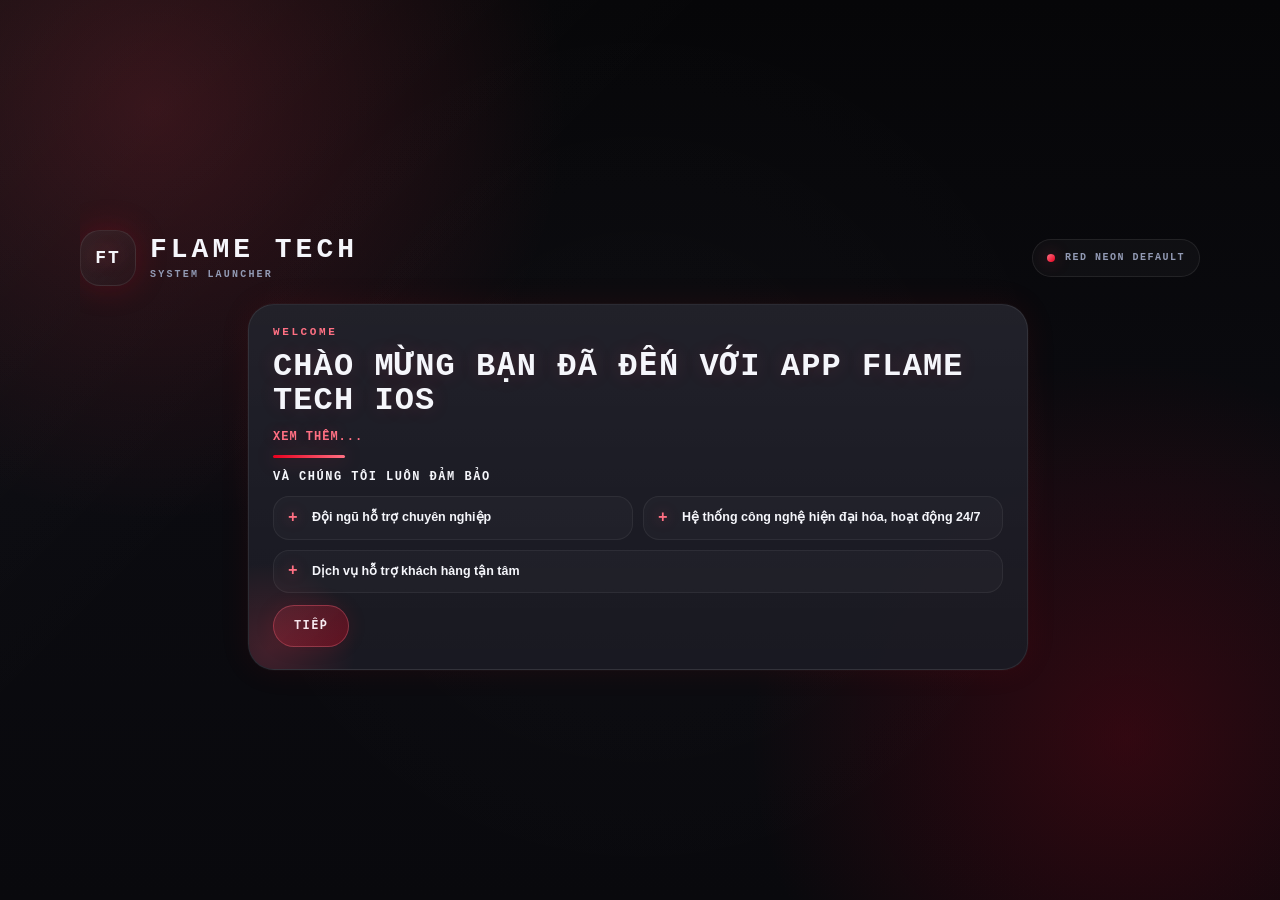
==== index.html @ ec1bf0ab "Add files via upload" ====
<!DOCTYPE html>
<html lang="vi">
<head>
<meta charset="UTF-8">
<meta name="viewport" content="width=device-width, initial-scale=1, minimum-scale=1, maximum-scale=1, user-scalable=no, viewport-fit=cover">
<script>
(() => {
  const root = document.documentElement;
  let rafId = 0;
  let viewportKey = '';
  let maxSeenHeight = 0;
  let maxSeenWidth = 0;

  const syncViewport = () => {
    const vv = window.visualViewport;
    const innerHeight = Math.max(0, Math.round(window.innerHeight || 0));
    const clientHeight = Math.max(0, Math.round(root.clientHeight || 0));
    const outerHeight = Math.max(0, Math.round(window.outerHeight || 0));
    const vvHeight = Math.max(0, Math.round(vv ? vv.height + (vv.offsetTop || 0) : 0));
    const innerWidth = Math.max(0, Math.round(window.innerWidth || 0));
    const clientWidth = Math.max(0, Math.round(root.clientWidth || 0));
    const outerWidth = Math.max(0, Math.round(window.outerWidth || 0));
    const vvWidth = Math.max(0, Math.round(vv ? vv.width + (vv.offsetLeft || 0) : 0));
    const nextKey = `${Math.round(screen.width || 0)}x${Math.round(screen.height || 0)}:${Math.round(window.orientation || 0)}`;

    if (nextKey !== viewportKey) {
      viewportKey = nextKey;
      maxSeenHeight = 0;
      maxSeenWidth = 0;
    }

    maxSeenHeight = Math.max(maxSeenHeight, innerHeight, clientHeight, outerHeight, vvHeight);
    maxSeenWidth = Math.max(maxSeenWidth, innerWidth, clientWidth, outerWidth, vvWidth);

    const height = maxSeenHeight || innerHeight || clientHeight || vvHeight;
    const width = maxSeenWidth || innerWidth || clientWidth || vvWidth;
    root.style.setProperty('--ft-app-height', `${height}px`);
    root.style.setProperty('--ft-app-width', `${width}px`);
  };

  const queueViewportSync = () => {
    cancelAnimationFrame(rafId);
    rafId = requestAnimationFrame(() => {
      syncViewport();
      setTimeout(syncViewport, 80);
    });
  };

  syncViewport();
  setTimeout(queueViewportSync, 120);
  setTimeout(queueViewportSync, 320);
  window.addEventListener('load', queueViewportSync, { passive: true });
  window.addEventListener('resize', queueViewportSync, { passive: true });
  window.addEventListener('pageshow', queueViewportSync, { passive: true });
  window.addEventListener('orientationchange', () => setTimeout(queueViewportSync, 120), { passive: true });
  document.addEventListener('visibilitychange', () => {
    if (!document.hidden) queueViewportSync();
  });

  if (window.visualViewport) {
    window.visualViewport.addEventListener('resize', queueViewportSync, { passive: true });
    window.visualViewport.addEventListener('scroll', queueViewportSync, { passive: true });
  }
})();
</script>
<title>FLAME TECH Hub</title>
<link rel="stylesheet" href="./styles.css">
<script src="./script.js" defer></script>
</head>
<body>
<main>
  <div class="hub">
    <section class="frame">
      <div class="topbar">
        <div class="brand">
          <div class="brand-mark">
            <span class="brand-mark-mark" aria-hidden="true">FT</span>
          </div>
          <div>
            <div class="brand-title">FLAME TECH</div>
            <div class="brand-sub">System Launcher</div>
          </div>
        </div>
        <div class="status">Red Neon Default</div>
      </div>
      <div class="deck" data-stage="intro">
        <section class="intro-card" data-expanded="false">
          <div class="intro-kicker">WELCOME</div>
          <h1 class="intro-title">CHÀO MỪNG BẠN ĐÃ ĐẾN VỚI APP FLAME TECH IOS</h1>
          <button class="intro-more-toggle" type="button" aria-expanded="false">Xem thêm...</button>
          <div class="intro-more" hidden>
            <p class="intro-copy">
              Flame Tech tự hào là một ứng dụng đã được bạn tin tưởng để sử dụng trong việc tối ưu hóa thiết bị, hỗ trợ kéo tâm.
              Bên cạnh đó, App Flame Tech còn được chúng tôi tích hợp thêm công nghệ A.I vào giúp việc chạy code tối ưu, hỗ trợ
              và vận hành trở nên linh hoạt, ổn định hơn.
            </p>
            <p class="intro-copy intro-copy-extra">
              Với kinh nghiệm nhiều năm trong lĩnh vực Apple Development App IOS, chúng tôi hiểu rõ cách thức hoạt động của iPhone,
              nhu cầu sử dụng app của người dùng và luôn cố gắng mang đến những trải nghiệm tốt nhất cho người tiêu dùng.
            </p>
          </div>
          <div class="intro-divider"></div>
          <div class="intro-guarantee-title">VÀ CHÚNG TÔI LUÔN ĐẢM BẢO</div>
          <div class="intro-points">
            <div class="intro-point">Đội ngũ hỗ trợ chuyên nghiệp</div>
            <div class="intro-point">Hệ thống công nghệ hiện đại hóa, hoạt động 24/7</div>
            <div class="intro-point">Dịch vụ hỗ trợ khách hàng tận tâm</div>
          </div>
          <button class="intro-next-btn" type="button">Tiếp</button>
        </section>
        <section class="launch-panel" hidden>
          <div class="launch-panel-kicker">ACCESS</div>
          <div class="launch-panel-title">Chọn Phiên Bản</div>
          <div class="launch-panel-copy">Truy cập nhanh vào hệ thống Flame Tech phù hợp với nhu cầu sử dụng của bạn.</div>
          <section class="launch">
            <button class="launch-card" type="button" data-target="VIP/index.html">
              <div>
                <div class="launch-top">
                  <div class="launch-index">01</div>
                </div>
                <div class="launch-label">PREMIUM</div>
                <div class="launch-line"></div>
              </div>
              <div class="launch-action">
                <span>Launch</span>
                <svg viewBox="0 0 16 16" fill="none">
                  <path d="M3 8H13" stroke="#ff7083" stroke-width="1.6" stroke-linecap="round"/>
                  <path d="M8 3L13 8L8 13" stroke="#ff7083" stroke-width="1.6" stroke-linecap="round" stroke-linejoin="round"/>
                </svg>
              </div>
            </button>
            <button class="launch-card" type="button" data-target="FREE/index.html">
              <div>
                <div class="launch-top">
                  <div class="launch-index">02</div>
                </div>
                <div class="launch-label">FREE</div>
                <div class="launch-line"></div>
              </div>
              <div class="launch-action">
                <span>Launch</span>
                <svg viewBox="0 0 16 16" fill="none">
                  <path d="M3 8H13" stroke="#ff7083" stroke-width="1.6" stroke-linecap="round"/>
                  <path d="M8 3L13 8L8 13" stroke="#ff7083" stroke-width="1.6" stroke-linecap="round" stroke-linejoin="round"/>
                </svg>
              </div>
            </button>
          </section>
          <button class="launch-back-btn" type="button">Quay lại</button>
        </section>
      </div>
    </section>
  </div>
</main>
</body>
</html>
---- styles.css ----
:root {
  --bg: #060608;
  --bg-2: #0b0b10;
  --panel: rgba(16,16,24,0.88);
  --panel-2: rgba(22,22,32,0.96);
  --line: rgba(255,255,255,0.08);
  --line-strong: rgba(255,255,255,0.14);
  --text: #f5f6fb;
  --muted: #929ab4;
  --red: #e8001e;
  --red-2: #ff3d55;
  --red-3: #ff7083;
  --glow: rgba(232,0,30,0.22);
  --glow-2: rgba(255,61,85,0.4);
  --shadow: 0 34px 90px rgba(0,0,0,0.52);
  --ft-app-height: 100svh;
  --ft-app-width: 100vw;
}

* {
  box-sizing: border-box;
  -webkit-tap-highlight-color: transparent;
}

html,
body {
  margin: 0;
  width: 100%;
  height: var(--ft-app-height, 100svh);
  min-height: var(--ft-app-height, 100svh);
  color: var(--text);
  font-family: "Trebuchet MS", "Segoe UI", sans-serif;
  -webkit-text-size-adjust: 100%;
  text-size-adjust: 100%;
  touch-action: manipulation;
  -webkit-user-select: none;
  user-select: none;
  -webkit-touch-callout: none;
  overflow: hidden;
  overscroll-behavior: none;
  background:
    radial-gradient(circle at 12% 12%, rgba(255,61,85,0.18), transparent 30%),
    radial-gradient(circle at 88% 82%, rgba(232,0,30,0.18), transparent 28%),
    linear-gradient(180deg, var(--bg) 0%, var(--bg-2) 54%, #09090d 100%);
}

body {
  position: fixed;
  inset: 0;
}

button,
a {
  touch-action: manipulation;
  -webkit-user-drag: none;
}

body * {
  -webkit-user-select: none;
  user-select: none;
  -webkit-touch-callout: none;
}

body::before {
  content: "";
  position: fixed;
  inset: 0;
  background:
    linear-gradient(135deg, rgba(255,255,255,0.03), transparent 34%),
    radial-gradient(circle at center, rgba(255,255,255,0.02), transparent 58%);
  pointer-events: none;
}

main {
  width: 100%;
  height: var(--ft-app-height, 100svh);
  min-height: var(--ft-app-height, 100svh);
  display: grid;
  place-items: center;
  padding:
    calc(18px + env(safe-area-inset-top, 0px))
    calc(18px + env(safe-area-inset-right, 0px))
    calc(18px + env(safe-area-inset-bottom, 0px))
    calc(18px + env(safe-area-inset-left, 0px));
  overflow: hidden;
}

.hub {
  width: min(100%, 1120px);
  height: 100%;
  display: flex;
  align-items: stretch;
}

.frame {
  width: 100%;
  height: 100%;
  max-height: 100%;
  position: relative;
  overflow: hidden;
  border-radius: 0;
  border: 0;
  background: transparent;
  backdrop-filter: none;
  -webkit-backdrop-filter: none;
  box-shadow: none;
  padding: 0;
  display: flex;
  flex-direction: column;
  gap: 18px;
  min-height: 0;
  justify-content: center;
}

.frame::before {
  content: none;
}

.frame::after {
  content: none;
}

.topbar {
  position: relative;
  z-index: 1;
  display: flex;
  align-items: center;
  justify-content: space-between;
  gap: 16px;
  flex-shrink: 0;
}

.brand {
  display: inline-flex;
  align-items: center;
  gap: 14px;
}

.brand-mark {
  width: 56px;
  height: 56px;
  border-radius: 20px;
  display: grid;
  place-items: center;
  overflow: hidden;
  border: 1px solid rgba(255,255,255,0.08);
  background: linear-gradient(135deg, rgba(255,255,255,0.06), rgba(255,255,255,0.015));
  box-shadow: 0 0 32px var(--glow);
}

.brand-mark-mark {
  font: 700 18px/1 "Courier New", monospace;
  letter-spacing: 2px;
  color: var(--text);
  text-shadow: 0 0 18px var(--glow-2);
}

.brand-title {
  font: 700 28px/1 "Courier New", monospace;
  letter-spacing: 4px;
}

.brand-sub {
  margin-top: 6px;
  color: var(--muted);
  font: 600 10px/1 "Courier New", monospace;
  letter-spacing: 2.2px;
  text-transform: uppercase;
}

.status {
  min-height: 38px;
  padding: 0 14px;
  border-radius: 999px;
  display: inline-flex;
  align-items: center;
  gap: 10px;
  border: 1px solid var(--line);
  background: rgba(255,255,255,0.03);
  color: var(--muted);
  font: 600 10px/1 "Courier New", monospace;
  letter-spacing: 1.5px;
  text-transform: uppercase;
}

.status::before {
  content: "";
  width: 8px;
  height: 8px;
  border-radius: 999px;
  background: linear-gradient(135deg, var(--red-3), var(--red));
  box-shadow: 0 0 16px var(--glow-2);
}

.deck {
  position: relative;
  z-index: 1;
  flex: none;
  min-height: auto;
  display: grid;
  grid-template-columns: minmax(0, 780px);
  gap: 16px;
  align-items: stretch;
  justify-content: center;
  overflow: visible;
  padding-right: 4px;
}

.deck[data-stage="access"] {
  grid-template-columns: minmax(0, 360px);
}

.deck::-webkit-scrollbar {
  width: 6px;
}

.deck::-webkit-scrollbar-thumb {
  border-radius: 999px;
  background: rgba(255, 255, 255, 0.12);
}

.intro-card,
.launch-panel {
  position: relative;
  overflow: hidden;
  border-radius: 26px;
  border: 1px solid var(--line);
  background:
    linear-gradient(180deg, rgba(255,255,255,0.05), rgba(255,255,255,0.015)),
    var(--panel-2);
  box-shadow: 0 0 0 1px rgba(255,255,255,0.02), 0 0 32px rgba(232,0,30,0.08);
}

.intro-card[hidden],
.launch-panel[hidden] {
  display: none !important;
}

.intro-card::before,
.launch-panel::before {
  content: "";
  position: absolute;
  inset: auto auto -70px -70px;
  width: 180px;
  height: 180px;
  border-radius: 50%;
  background: radial-gradient(circle, rgba(255,61,85,0.18), transparent 68%);
  pointer-events: none;
}

.intro-card {
  padding: 22px 24px;
  display: flex;
  flex-direction: column;
  gap: 12px;
}

.intro-kicker,
.launch-panel-kicker {
  color: var(--red-3);
  font: 700 11px/1 "Courier New", monospace;
  letter-spacing: 2.6px;
  text-transform: uppercase;
}

.intro-title {
  margin: 0;
  max-width: none;
  font: 700 clamp(22px, 2.6vw, 32px)/1.08 "Courier New", monospace;
  letter-spacing: 1.1px;
  text-transform: uppercase;
  text-shadow: 0 0 20px rgba(255, 61, 85, 0.16);
}

.intro-copy {
  margin: 0;
  max-width: 78ch;
  color: rgba(245, 246, 251, 0.88);
  font: 400 13px/1.62 "Segoe UI", sans-serif;
}

.intro-more {
  display: grid;
  gap: 10px;
}

.intro-more[hidden] {
  display: none !important;
}

.intro-copy-extra {
  margin-top: -2px;
}

.intro-more-toggle {
  align-self: flex-start;
  padding: 0;
  border: 0;
  background: none;
  color: var(--red-3);
  font: 700 12px/1 "Courier New", monospace;
  letter-spacing: 1px;
  cursor: pointer;
  text-transform: uppercase;
  text-shadow: 0 0 14px rgba(255, 61, 85, 0.22);
}

.intro-more-toggle:hover {
  color: #ff95a4;
}

.intro-divider {
  width: 72px;
  height: 3px;
  border-radius: 999px;
  background: linear-gradient(90deg, var(--red), var(--red-3));
  box-shadow: 0 0 20px var(--glow-2);
}

.intro-guarantee-title {
  color: var(--text);
  font: 700 12px/1.2 "Courier New", monospace;
  letter-spacing: 1.5px;
  text-transform: uppercase;
}

.intro-points {
  display: grid;
  grid-template-columns: repeat(2, minmax(0, 1fr));
  gap: 10px;
}

.intro-point {
  position: relative;
  padding: 12px 14px 12px 38px;
  border-radius: 16px;
  border: 1px solid rgba(255,255,255,0.06);
  background: rgba(255,255,255,0.025);
  color: var(--text);
  font: 600 12.5px/1.4 "Segoe UI", sans-serif;
}

.intro-point:last-child {
  grid-column: 1 / -1;
}

.intro-point::before {
  content: "+";
  position: absolute;
  left: 14px;
  top: 50%;
  transform: translateY(-50%);
  color: var(--red-3);
  font: 700 16px/1 "Courier New", monospace;
  text-shadow: 0 0 14px var(--glow-2);
}

.intro-next-btn {
  align-self: flex-start;
  min-height: 42px;
  padding: 0 20px;
  border-radius: 999px;
  border: 1px solid rgba(255, 112, 131, 0.34);
  background: linear-gradient(135deg, rgba(255, 61, 85, 0.18), rgba(232, 0, 30, 0.32));
  color: var(--text);
  font: 700 12px/1 "Courier New", monospace;
  letter-spacing: 1.4px;
  text-transform: uppercase;
  cursor: pointer;
  box-shadow: 0 0 20px rgba(232, 0, 30, 0.12);
  transition: transform 0.2s ease, border-color 0.2s ease, box-shadow 0.2s ease;
}

.intro-next-btn:hover {
  transform: translateY(-1px);
  border-color: rgba(255, 112, 131, 0.52);
  box-shadow: 0 0 26px rgba(232, 0, 30, 0.18);
}

.launch-panel {
  padding: 18px;
  display: flex;
  flex-direction: column;
  gap: 10px;
}

.launch-panel-title {
  font: 700 20px/1.05 "Courier New", monospace;
  letter-spacing: 1px;
  text-transform: uppercase;
}

.launch-panel-copy {
  color: var(--muted);
  font: 400 12px/1.45 "Segoe UI", sans-serif;
}

.launch-back-btn {
  align-self: flex-start;
  min-height: 42px;
  padding: 0 20px;
  border-radius: 999px;
  border: 1px solid rgba(255, 112, 131, 0.34);
  background: linear-gradient(135deg, rgba(255, 61, 85, 0.18), rgba(232, 0, 30, 0.32));
  color: var(--text);
  font: 700 12px/1 "Courier New", monospace;
  letter-spacing: 1.4px;
  text-transform: uppercase;
  cursor: pointer;
  box-shadow: 0 0 20px rgba(232, 0, 30, 0.12);
  transition: transform 0.2s ease, border-color 0.2s ease, box-shadow 0.2s ease;
}

.launch-back-btn:hover {
  transform: translateY(-1px);
  border-color: rgba(255, 112, 131, 0.34);
  box-shadow: 0 0 26px rgba(232, 0, 30, 0.18);
}

.launch {
  display: grid;
  width: 100%;
  gap: 12px;
  margin-top: 4px;
}

.launch-card {
  position: relative;
  overflow: hidden;
  min-height: 156px;
  border-radius: 22px;
  border: 1px solid var(--line);
  background:
    linear-gradient(180deg, rgba(255,255,255,0.05), rgba(255,255,255,0.015)),
    var(--panel-2);
  padding: 16px 18px;
  display: flex;
  flex-direction: column;
  justify-content: space-between;
  cursor: pointer;
  transition: transform .24s ease, border-color .24s ease, box-shadow .24s ease;
}

.launch-card > div:first-child {
  position: relative;
  z-index: 1;
}

.launch-card:hover {
  transform: translateY(-4px);
  border-color: var(--line-strong);
  box-shadow: 0 0 0 1px rgba(255,255,255,0.03), 0 0 32px var(--glow);
}

.launch-card::before {
  content: "";
  position: absolute;
  right: -28px;
  bottom: -28px;
  width: 132px;
  height: 132px;
  border-radius: 50%;
  background: radial-gradient(circle, rgba(255,61,85,0.2), transparent 70%);
  pointer-events: none;
}

.launch-top {
  display: flex;
  align-items: center;
  gap: 10px;
}

.launch-index {
  color: var(--muted);
  font: 700 10px/1 "Courier New", monospace;
  letter-spacing: 1.7px;
  text-transform: uppercase;
}

.launch-label {
  margin-top: 10px;
  font: 700 22px/1 "Courier New", monospace;
  letter-spacing: 1.1px;
  text-transform: uppercase;
}

.launch-line {
  width: 54px;
  height: 3px;
  margin-top: 12px;
  border-radius: 999px;
  background: linear-gradient(90deg, var(--red), var(--red-3));
  box-shadow: 0 0 20px var(--glow-2);
}

.launch-action {
  display: inline-flex;
  align-items: center;
  gap: 8px;
  color: var(--muted);
  font: 600 11px/1 "Courier New", monospace;
  letter-spacing: 1.2px;
  text-transform: uppercase;
}

.launch-action svg {
  width: 16px;
  height: 16px;
  display: block;
  flex-shrink: 0;
}

@media (max-width: 960px) {
  .deck {
    grid-template-columns: 1fr;
  }

  .deck[data-stage="access"] {
    grid-template-columns: 1fr;
  }

  .launch {
    grid-template-columns: repeat(2, minmax(0, 1fr));
    width: 100%;
  }
}

@media (max-width: 640px) {
  main {
    padding:
      calc(14px + env(safe-area-inset-top, 0px))
      calc(14px + env(safe-area-inset-right, 0px))
      calc(14px + env(safe-area-inset-bottom, 0px))
      calc(14px + env(safe-area-inset-left, 0px));
  }

  .frame {
    padding: 0;
    border-radius: 0;
  }

  .topbar {
    justify-content: center;
  }

  .status {
    display: none;
  }

  .brand {
    text-align: center;
    flex-direction: column;
  }

  .brand-title {
    font-size: 25px;
    letter-spacing: 4px;
  }

  .deck {
    gap: 14px;
    padding-right: 0;
  }

  .intro-card,
  .launch-panel {
    border-radius: 24px;
  }

  .intro-card {
    padding: 20px 18px;
    gap: 14px;
  }

  .intro-title {
    max-width: none;
    font-size: 22px;
    letter-spacing: 1px;
  }

  .intro-copy {
    font-size: 13px;
    line-height: 1.7;
  }

  .intro-more-toggle {
    font-size: 11px;
  }

  .intro-next-btn {
    min-height: 38px;
    padding: 0 16px;
    font-size: 11px;
    letter-spacing: 1.1px;
  }

  .intro-guarantee-title {
    font-size: 12px;
  }

  .intro-point {
    padding: 13px 14px 13px 38px;
    font-size: 13px;
  }

  .intro-points {
    grid-template-columns: 1fr;
  }

  .intro-point:last-child {
    grid-column: auto;
  }

  .intro-point::before {
    left: 14px;
  }

  .launch-panel {
    padding: 18px;
  }

  .launch {
    grid-template-columns: 1fr;
  }

  .launch-card {
    min-height: 118px;
    padding: 16px 18px;
    border-radius: 24px;
    flex-direction: row;
    align-items: center;
    gap: 16px;
  }

  .launch-card > div:first-child {
    flex: 1;
  }

  .launch-top {
    margin-bottom: 8px;
  }

  .launch-label {
    margin-top: 0;
    font-size: 22px;
    letter-spacing: 1px;
  }

  .launch-line {
    width: 54px;
    margin-top: 12px;
  }

  .launch-action {
    margin-top: 0;
    font-size: 11px;
    letter-spacing: 1.1px;
  }
}

@media (max-width: 420px) {
  main {
    padding:
      calc(12px + env(safe-area-inset-top, 0px))
      calc(12px + env(safe-area-inset-right, 0px))
      calc(12px + env(safe-area-inset-bottom, 0px))
      calc(12px + env(safe-area-inset-left, 0px));
  }

  .frame {
    padding: 0;
  }

  .deck {
    gap: 12px;
  }

  .intro-card,
  .launch-panel {
    border-radius: 22px;
  }

  .launch-card {
    min-height: 108px;
    padding: 14px 16px;
    gap: 12px;
  }

  .launch-label {
    font-size: 20px;
  }

  .launch-action {
    font-size: 10px;
  }
}

@media (pointer: coarse) and (max-width: 820px) {
  html,
  body {
    height: auto;
    min-height: var(--ft-app-height, 100svh);
  }

  body {
    position: relative;
    overflow-x: hidden;
    overflow-y: auto;
  }

  main {
    display: block;
    height: auto;
    min-height: var(--ft-app-height, 100svh);
    overflow: visible;
    padding:
      12px
      calc(12px + env(safe-area-inset-right, 0px))
      8px
      calc(12px + env(safe-area-inset-left, 0px));
  }

  .hub {
    height: auto;
    min-height: 100%;
    align-items: stretch;
  }

  .frame {
    min-height: 100%;
    height: auto;
    max-height: none;
    display: flex;
    flex-direction: column;
    padding: 0;
    overflow: visible;
  }

  .topbar {
    margin-top: calc(env(safe-area-inset-top, 0px) + 16px);
  }

  .deck {
    flex: none;
    min-height: auto;
    grid-template-columns: 1fr;
    align-content: start;
    padding-right: 0;
    overflow: visible;
  }
}

@media (pointer: coarse) and (max-width: 420px) {
  main {
    padding:
      8px
      calc(10px + env(safe-area-inset-right, 0px))
      6px
      calc(10px + env(safe-area-inset-left, 0px));
  }

  .frame {
    padding: 0;
  }

  .topbar {
    margin-top: calc(env(safe-area-inset-top, 0px) + 10px);
  }
}
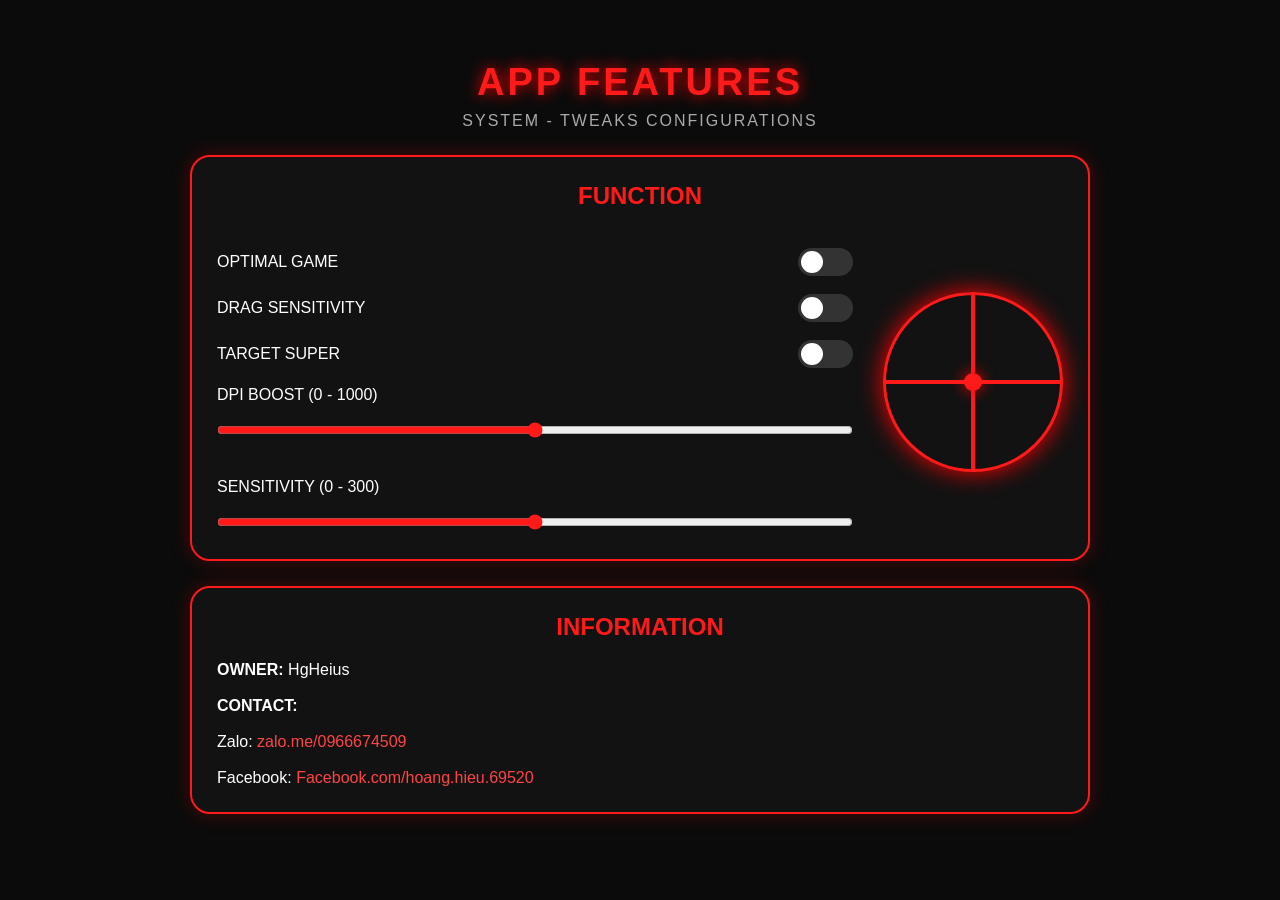
==== commit ae43af7b: "Revise index.html for improved layout and styles Updated HTML structure, including viewport settings" ====
--- a/index.html
+++ b/index.html
@@ -1,156 +1,271 @@
 <!DOCTYPE html>
-<html lang="vi">
+<html lang="en">
 <head>
 <meta charset="UTF-8">
-<meta name="viewport" content="width=device-width, initial-scale=1, minimum-scale=1, maximum-scale=1, user-scalable=no, viewport-fit=cover">
-<script>
-(() => {
-  const root = document.documentElement;
-  let rafId = 0;
-  let viewportKey = '';
-  let maxSeenHeight = 0;
-  let maxSeenWidth = 0;
-
-  const syncViewport = () => {
-    const vv = window.visualViewport;
-    const innerHeight = Math.max(0, Math.round(window.innerHeight || 0));
-    const clientHeight = Math.max(0, Math.round(root.clientHeight || 0));
-    const outerHeight = Math.max(0, Math.round(window.outerHeight || 0));
-    const vvHeight = Math.max(0, Math.round(vv ? vv.height + (vv.offsetTop || 0) : 0));
-    const innerWidth = Math.max(0, Math.round(window.innerWidth || 0));
-    const clientWidth = Math.max(0, Math.round(root.clientWidth || 0));
-    const outerWidth = Math.max(0, Math.round(window.outerWidth || 0));
-    const vvWidth = Math.max(0, Math.round(vv ? vv.width + (vv.offsetLeft || 0) : 0));
-    const nextKey = `${Math.round(screen.width || 0)}x${Math.round(screen.height || 0)}:${Math.round(window.orientation || 0)}`;
-
-    if (nextKey !== viewportKey) {
-      viewportKey = nextKey;
-      maxSeenHeight = 0;
-      maxSeenWidth = 0;
-    }
-
-    maxSeenHeight = Math.max(maxSeenHeight, innerHeight, clientHeight, outerHeight, vvHeight);
-    maxSeenWidth = Math.max(maxSeenWidth, innerWidth, clientWidth, outerWidth, vvWidth);
-
-    const height = maxSeenHeight || innerHeight || clientHeight || vvHeight;
-    const width = maxSeenWidth || innerWidth || clientWidth || vvWidth;
-    root.style.setProperty('--ft-app-height', `${height}px`);
-    root.style.setProperty('--ft-app-width', `${width}px`);
-  };
-
-  const queueViewportSync = () => {
-    cancelAnimationFrame(rafId);
-    rafId = requestAnimationFrame(() => {
-      syncViewport();
-      setTimeout(syncViewport, 80);
-    });
-  };
-
-  syncViewport();
-  setTimeout(queueViewportSync, 120);
-  setTimeout(queueViewportSync, 320);
-  window.addEventListener('load', queueViewportSync, { passive: true });
-  window.addEventListener('resize', queueViewportSync, { passive: true });
-  window.addEventListener('pageshow', queueViewportSync, { passive: true });
-  window.addEventListener('orientationchange', () => setTimeout(queueViewportSync, 120), { passive: true });
-  document.addEventListener('visibilitychange', () => {
-    if (!document.hidden) queueViewportSync();
-  });
-
-  if (window.visualViewport) {
-    window.visualViewport.addEventListener('resize', queueViewportSync, { passive: true });
-    window.visualViewport.addEventListener('scroll', queueViewportSync, { passive: true });
-  }
-})();
-</script>
-<title>FLAME TECH Hub</title>
-<link rel="stylesheet" href="./styles.css">
-<script src="./script.js" defer></script>
+<meta name="viewport" content="width=device-width, initial-scale=1.0">
+<title>APP FEATURES</title>
+
+<style>
+*{
+    margin:0;
+    padding:0;
+    box-sizing:border-box;
+    font-family:Arial,sans-serif;
+}
+
+body{
+    background:#0b0b0b;
+    color:#fff;
+    min-height:100vh;
+    display:flex;
+    justify-content:center;
+    align-items:center;
+    padding:20px;
+}
+
+.container{
+    width:100%;
+    max-width:900px;
+}
+
+.header{
+    text-align:center;
+    margin-bottom:25px;
+}
+
+.header h1{
+    color:#ff1a1a;
+    font-size:38px;
+    letter-spacing:3px;
+    text-shadow:0 0 15px #ff0000;
+}
+
+.header p{
+    color:#aaa;
+    margin-top:8px;
+    letter-spacing:2px;
+}
+
+.card{
+    background:#121212;
+    border:2px solid #ff1a1a;
+    border-radius:20px;
+    padding:25px;
+    margin-bottom:25px;
+    box-shadow:0 0 20px rgba(255,0,0,.25);
+}
+
+.section-title{
+    color:#ff1a1a;
+    margin-bottom:20px;
+    text-align:center;
+    font-size:24px;
+}
+
+.function-layout{
+    display:flex;
+    justify-content:space-between;
+    align-items:center;
+    gap:30px;
+    flex-wrap:wrap;
+}
+
+.controls{
+    flex:1;
+}
+
+.logo{
+    width:180px;
+    height:180px;
+    border:3px solid #ff1a1a;
+    border-radius:50%;
+    position:relative;
+    box-shadow:0 0 25px red;
+}
+
+.logo::before,
+.logo::after{
+    content:'';
+    position:absolute;
+    background:#ff1a1a;
+}
+
+.logo::before{
+    width:4px;
+    height:100%;
+    left:50%;
+    transform:translateX(-50%);
+}
+
+.logo::after{
+    height:4px;
+    width:100%;
+    top:50%;
+    transform:translateY(-50%);
+}
+
+.dot{
+    width:18px;
+    height:18px;
+    background:#ff1a1a;
+    border-radius:50%;
+    position:absolute;
+    top:50%;
+    left:50%;
+    transform:translate(-50%,-50%);
+    box-shadow:0 0 15px red;
+}
+
+.item{
+    display:flex;
+    justify-content:space-between;
+    align-items:center;
+    margin:18px 0;
+}
+
+.switch{
+    position:relative;
+    width:55px;
+    height:28px;
+}
+
+.switch input{
+    display:none;
+}
+
+.slider-toggle{
+    position:absolute;
+    cursor:pointer;
+    inset:0;
+    background:#333;
+    border-radius:50px;
+    transition:.3s;
+}
+
+.slider-toggle:before{
+    content:"";
+    position:absolute;
+    width:22px;
+    height:22px;
+    left:3px;
+    top:3px;
+    background:white;
+    border-radius:50%;
+    transition:.3s;
+}
+
+input:checked + .slider-toggle{
+    background:#ff1a1a;
+}
+
+input:checked + .slider-toggle:before{
+    transform:translateX(27px);
+}
+
+.range{
+    width:100%;
+    accent-color:#ff1a1a;
+}
+
+.contact a{
+    color:#ff4444;
+    text-decoration:none;
+}
+
+.contact a:hover{
+    text-decoration:underline;
+}
+</style>
 </head>
+
 <body>
-<main>
-  <div class="hub">
-    <section class="frame">
-      <div class="topbar">
-        <div class="brand">
-          <div class="brand-mark">
-            <span class="brand-mark-mark" aria-hidden="true">FT</span>
-          </div>
-          <div>
-            <div class="brand-title">FLAME TECH</div>
-            <div class="brand-sub">System Launcher</div>
-          </div>
+
+<div class="container">
+
+    <div class="header">
+        <h1>APP FEATURES</h1>
+        <p>SYSTEM - TWEAKS CONFIGURATIONS</p>
+    </div>
+
+    <!-- FUNCTION -->
+    <div class="card">
+        <h2 class="section-title">FUNCTION</h2>
+
+        <div class="function-layout">
+
+            <div class="controls">
+
+                <div class="item">
+                    <span>OPTIMAL GAME</span>
+                    <label class="switch">
+                        <input type="checkbox">
+                        <span class="slider-toggle"></span>
+                    </label>
+                </div>
+
+                <div class="item">
+                    <span>DRAG SENSITIVITY</span>
+                    <label class="switch">
+                        <input type="checkbox">
+                        <span class="slider-toggle"></span>
+                    </label>
+                </div>
+
+                <div class="item">
+                    <span>TARGET SUPER</span>
+                    <label class="switch">
+                        <input type="checkbox">
+                        <span class="slider-toggle"></span>
+                    </label>
+                </div>
+
+                <div class="item">
+                    <span>DPI BOOST (0 - 1000)</span>
+                </div>
+                <input class="range" type="range" min="0" max="1000" value="500">
+
+                <br><br>
+
+                <div class="item">
+                    <span>SENSITIVITY (0 - 300)</span>
+                </div>
+                <input class="range" type="range" min="0" max="300" value="150">
+
+            </div>
+
+            <div class="logo">
+                <div class="dot"></div>
+            </div>
+
         </div>
-        <div class="status">Red Neon Default</div>
-      </div>
-      <div class="deck" data-stage="intro">
-        <section class="intro-card" data-expanded="false">
-          <div class="intro-kicker">WELCOME</div>
-          <h1 class="intro-title">CHÀO MỪNG BẠN ĐÃ ĐẾN VỚI APP FLAME TECH IOS</h1>
-          <button class="intro-more-toggle" type="button" aria-expanded="false">Xem thêm...</button>
-          <div class="intro-more" hidden>
-            <p class="intro-copy">
-              Flame Tech tự hào là một ứng dụng đã được bạn tin tưởng để sử dụng trong việc tối ưu hóa thiết bị, hỗ trợ kéo tâm.
-              Bên cạnh đó, App Flame Tech còn được chúng tôi tích hợp thêm công nghệ A.I vào giúp việc chạy code tối ưu, hỗ trợ
-              và vận hành trở nên linh hoạt, ổn định hơn.
-            </p>
-            <p class="intro-copy intro-copy-extra">
-              Với kinh nghiệm nhiều năm trong lĩnh vực Apple Development App IOS, chúng tôi hiểu rõ cách thức hoạt động của iPhone,
-              nhu cầu sử dụng app của người dùng và luôn cố gắng mang đến những trải nghiệm tốt nhất cho người tiêu dùng.
-            </p>
-          </div>
-          <div class="intro-divider"></div>
-          <div class="intro-guarantee-title">VÀ CHÚNG TÔI LUÔN ĐẢM BẢO</div>
-          <div class="intro-points">
-            <div class="intro-point">Đội ngũ hỗ trợ chuyên nghiệp</div>
-            <div class="intro-point">Hệ thống công nghệ hiện đại hóa, hoạt động 24/7</div>
-            <div class="intro-point">Dịch vụ hỗ trợ khách hàng tận tâm</div>
-          </div>
-          <button class="intro-next-btn" type="button">Tiếp</button>
-        </section>
-        <section class="launch-panel" hidden>
-          <div class="launch-panel-kicker">ACCESS</div>
-          <div class="launch-panel-title">Chọn Phiên Bản</div>
-          <div class="launch-panel-copy">Truy cập nhanh vào hệ thống Flame Tech phù hợp với nhu cầu sử dụng của bạn.</div>
-          <section class="launch">
-            <button class="launch-card" type="button" data-target="VIP/index.html">
-              <div>
-                <div class="launch-top">
-                  <div class="launch-index">01</div>
-                </div>
-                <div class="launch-label">PREMIUM</div>
-                <div class="launch-line"></div>
-              </div>
-              <div class="launch-action">
-                <span>Launch</span>
-                <svg viewBox="0 0 16 16" fill="none">
-                  <path d="M3 8H13" stroke="#ff7083" stroke-width="1.6" stroke-linecap="round"/>
-                  <path d="M8 3L13 8L8 13" stroke="#ff7083" stroke-width="1.6" stroke-linecap="round" stroke-linejoin="round"/>
-                </svg>
-              </div>
-            </button>
-            <button class="launch-card" type="button" data-target="FREE/index.html">
-              <div>
-                <div class="launch-top">
-                  <div class="launch-index">02</div>
-                </div>
-                <div class="launch-label">FREE</div>
-                <div class="launch-line"></div>
-              </div>
-              <div class="launch-action">
-                <span>Launch</span>
-                <svg viewBox="0 0 16 16" fill="none">
-                  <path d="M3 8H13" stroke="#ff7083" stroke-width="1.6" stroke-linecap="round"/>
-                  <path d="M8 3L13 8L8 13" stroke="#ff7083" stroke-width="1.6" stroke-linecap="round" stroke-linejoin="round"/>
-                </svg>
-              </div>
-            </button>
-          </section>
-          <button class="launch-back-btn" type="button">Quay lại</button>
-        </section>
-      </div>
-    </section>
-  </div>
-</main>
+    </div>
+
+    <!-- INFORMATION -->
+    <div class="card">
+        <h2 class="section-title">INFORMATION</h2>
+
+        <p><strong>OWNER:</strong> HgHeius</p>
+
+        <br>
+
+        <div class="contact">
+            <strong>CONTACT:</strong><br><br>
+
+            Zalo:
+            <a href="https://zalo.me/0966674509" target="_blank">
+                zalo.me/0966674509
+            </a>
+
+            <br><br>
+
+            Facebook:
+            <a href="https://www.facebook.com/hoang.hieu.69520" target="_blank">
+                Facebook.com/hoang.hieu.69520
+            </a>
+        </div>
+    </div>
+
+</div>
+
 </body>
 </html>
